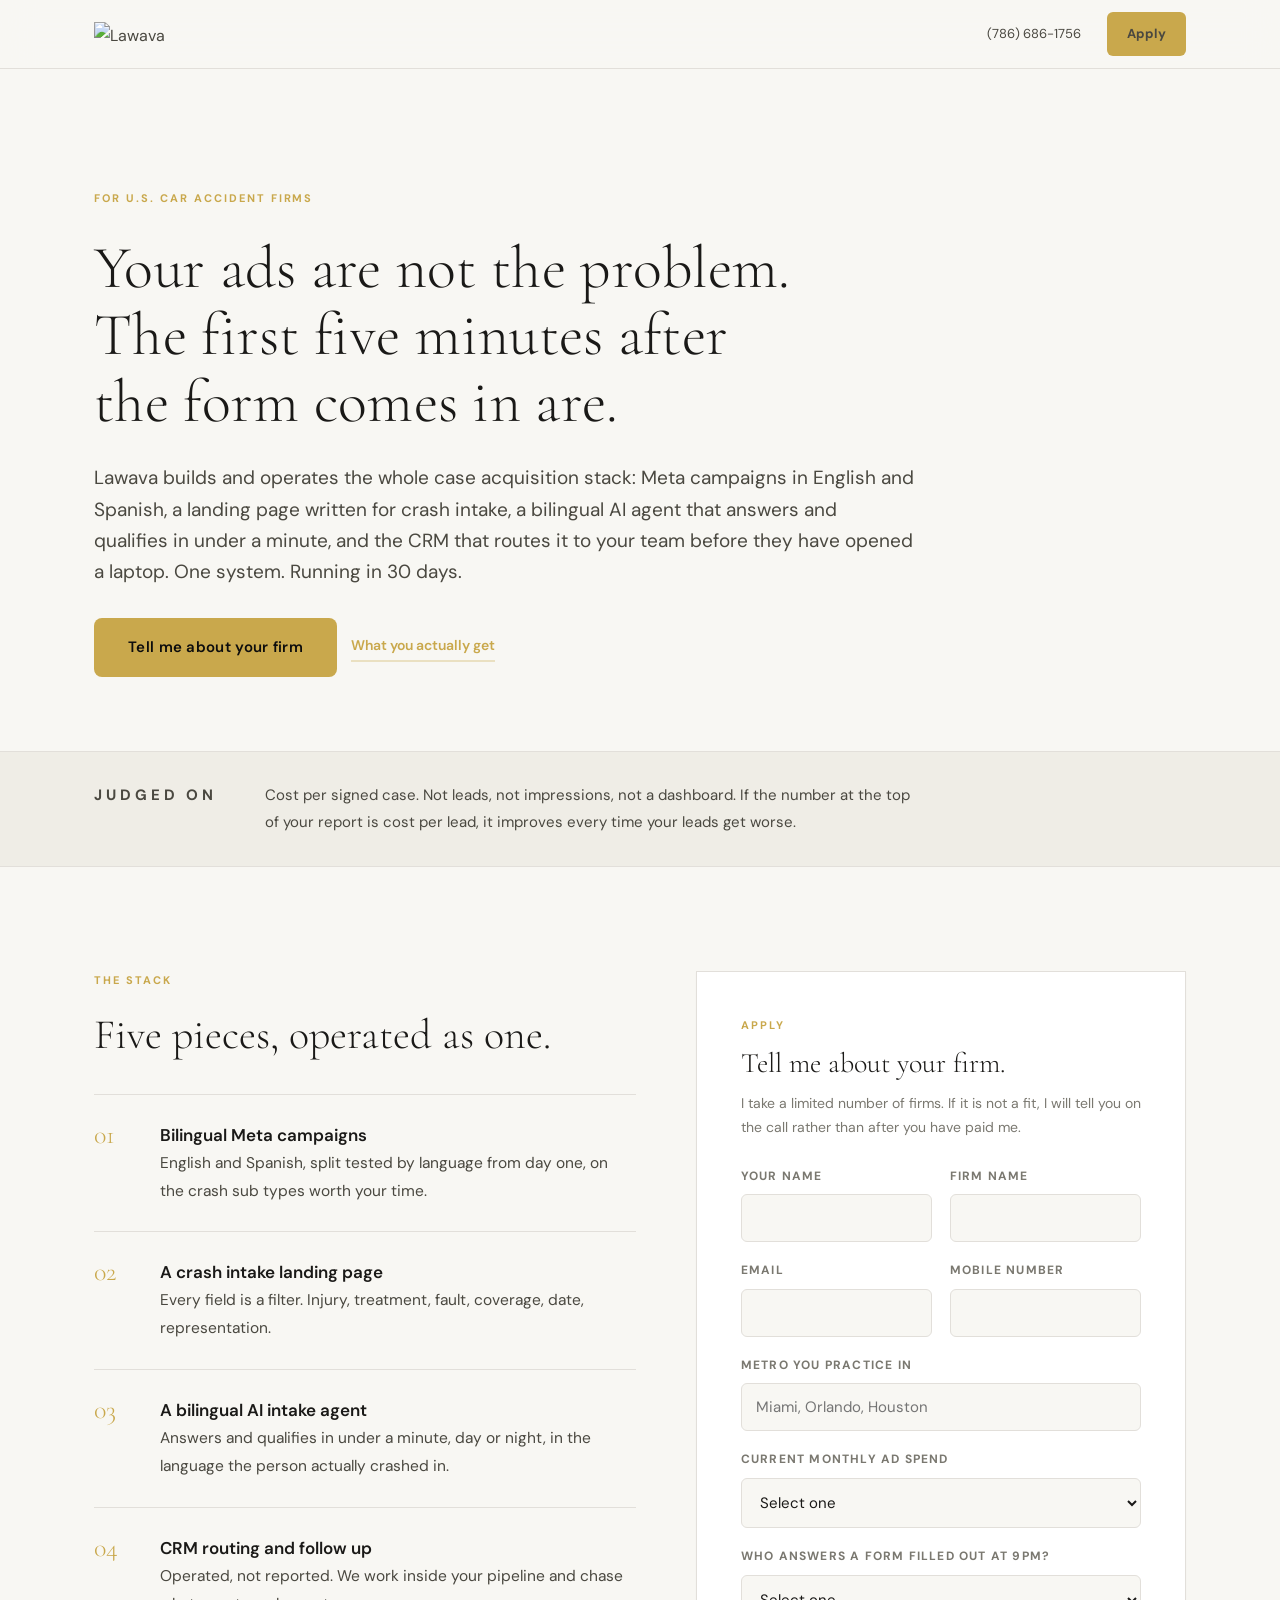
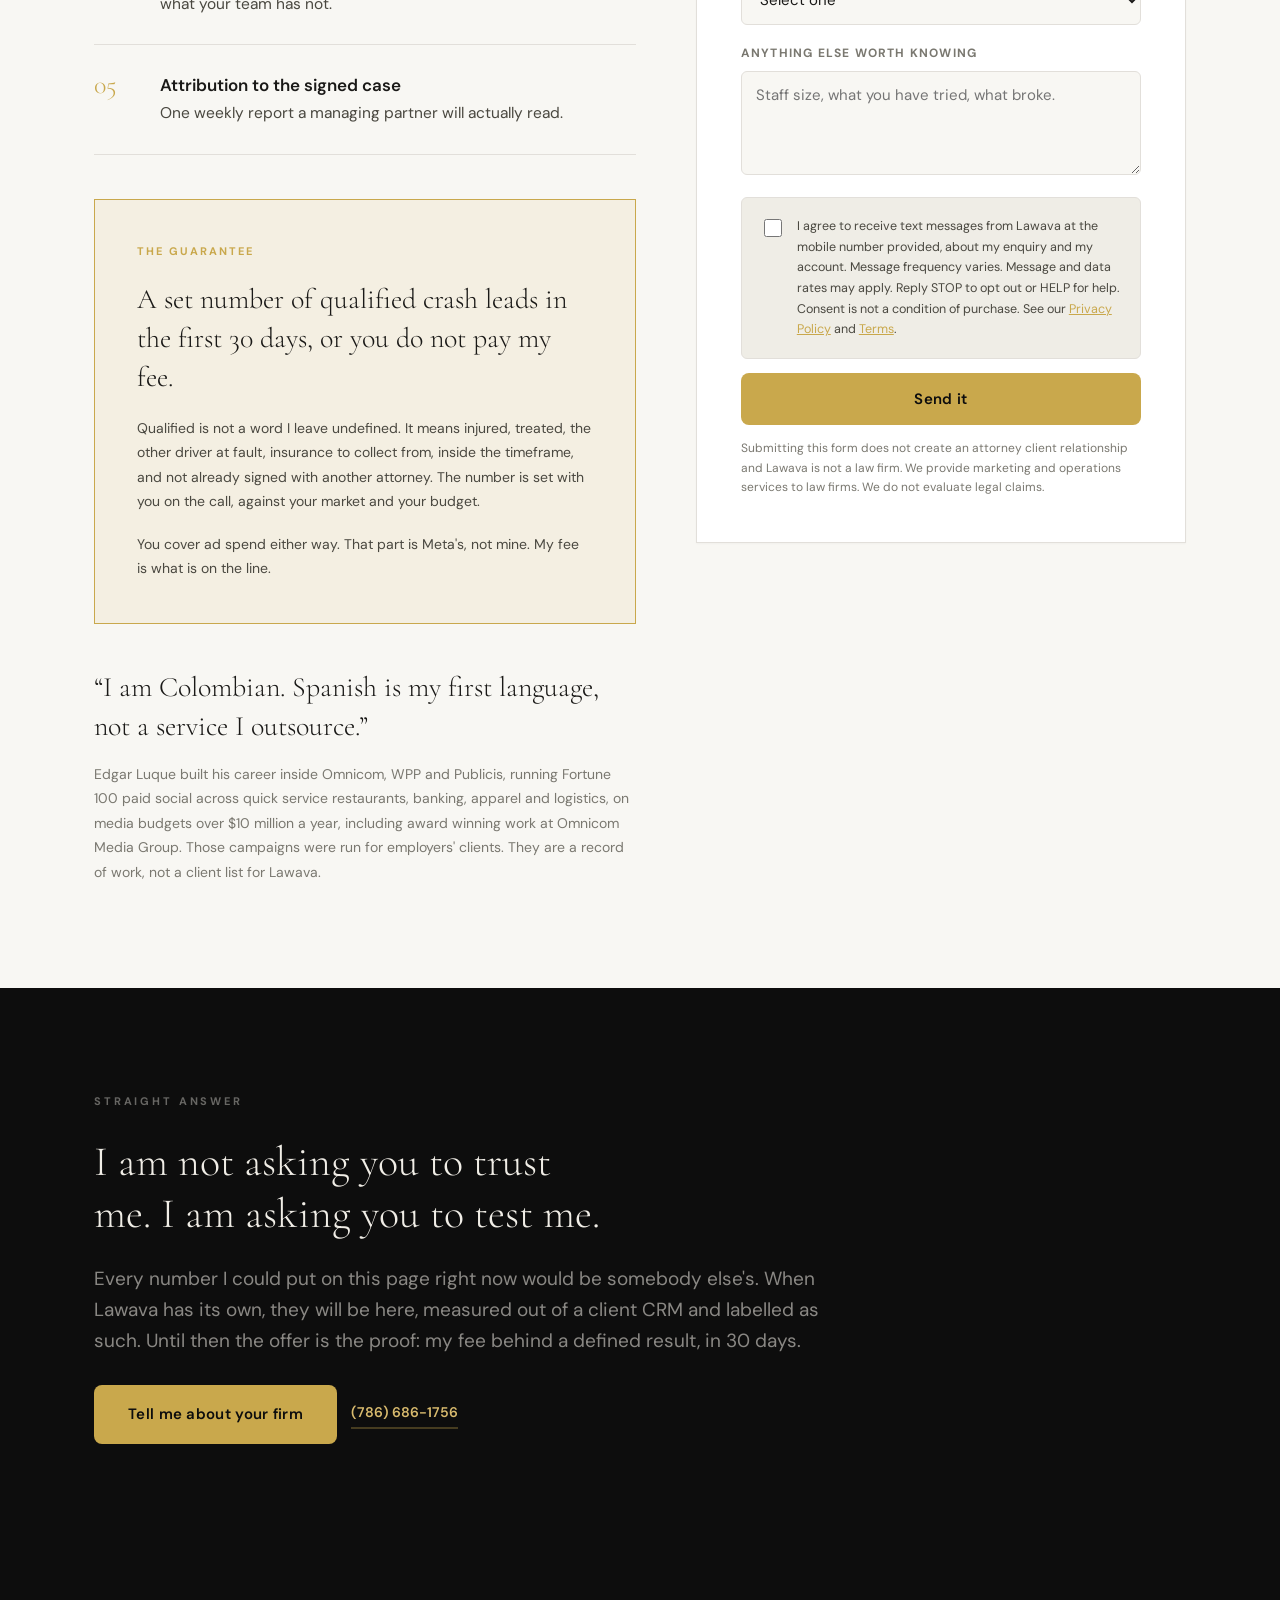
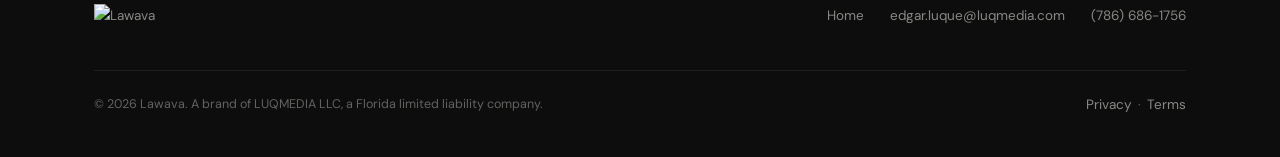
==== mva.html @ 13416bbe "Add files via upload" ====
<!doctype html>
<html lang="en">
<head>
<meta charset="utf-8">
<meta name="viewport" content="width=device-width, initial-scale=1">
<title>Lawava | Case acquisition for car accident firms</title>
<meta name="description" content="Meta campaigns in English and Spanish, a landing page built for crash intake, a bilingual AI agent that answers in under a minute, and the CRM that routes it. One system, running in 30 days.">
<link rel="canonical" href="https://lawava.com/mva">
<meta name="robots" content="noindex,follow">
<meta property="og:type" content="website">
<meta property="og:title" content="Your ads are not the problem. The first five minutes are.">
<meta property="og:description" content="The case acquisition system for U.S. car accident firms, operated end to end.">
<meta name="theme-color" content="#F8F7F3">
<link rel="icon" href="/favicon.ico" sizes="any">
<link rel="icon" href="/assets/lawava-favicon.svg" type="image/svg+xml">
<link rel="apple-touch-icon" href="/assets/apple-touch-icon.png">
<link rel="preconnect" href="https://fonts.googleapis.com">
<link rel="preconnect" href="https://fonts.gstatic.com" crossorigin>
<link rel="stylesheet" href="https://fonts.googleapis.com/css2?family=Cormorant+Garamond:wght@300;400;500&family=DM+Sans:wght@400;500;600;700&display=swap">
<link rel="stylesheet" href="/styles.css">
</head>
<body>

<header class="nav">
  <div class="wrap">
    <div class="nav-in">
      <a class="mark" href="/" aria-label="Lawava home"><img src="/assets/lawava-horizontal.svg" alt="Lawava" style="height:24px;width:auto;display:block"></a>
      <nav class="nav-links">
        <a data-contact="tel" data-value="+17866861756" href="tel:+17866861756">(786) 686-1756</a>
        <a class="btn" href="#apply">Apply</a>
      </nav>
    </div>
  </div>
</header>

<!-- HERO -->
<section class="hero">
  <div class="wrap">
    <div class="hero-in">
      <p class="kicker">For U.S. car accident firms</p>
      <h1>Your ads are not the problem. The first five minutes after the form comes in are.</h1>
      <p class="lead">Lawava builds and operates the whole case acquisition stack: Meta campaigns in English and Spanish, a landing page written for crash intake, a bilingual AI agent that answers and qualifies in under a minute, and the CRM that routes it to your team before they have opened a laptop. One system. Running in 30 days.</p>
      <div class="hero-actions">
        <a class="btn btn-lg" href="#apply">Tell me about your firm</a>
        <a class="textlink" href="#offer">What you actually get</a>
      </div>
    </div>
  </div>
</section>

<div class="strip">
  <div class="wrap">
    <div class="strip-in">
      <p class="eyebrow">Judged on</p>
      <p>Cost per signed case. Not leads, not impressions, not a dashboard. If the number at the top of your report is cost per lead, it improves every time your leads get worse.</p>
    </div>
  </div>
</div>

<!-- OFFER + FORM -->
<section id="offer">
  <div class="wrap">
    <div class="lp-grid">

      <div>
        <div class="sec-head" style="margin-bottom:34px">
          <p class="kicker">The stack</p>
          <h2>Five pieces, operated as one.</h2>
        </div>
        <div class="stack">
          <div class="stack-item"><p class="n">01</p><div><h3>Bilingual Meta campaigns</h3><p>English and Spanish, split tested by language from day one, on the crash sub types worth your time.</p></div></div>
          <div class="stack-item"><p class="n">02</p><div><h3>A crash intake landing page</h3><p>Every field is a filter. Injury, treatment, fault, coverage, date, representation.</p></div></div>
          <div class="stack-item"><p class="n">03</p><div><h3>A bilingual AI intake agent</h3><p>Answers and qualifies in under a minute, day or night, in the language the person actually crashed in.</p></div></div>
          <div class="stack-item"><p class="n">04</p><div><h3>CRM routing and follow up</h3><p>Operated, not reported. We work inside your pipeline and chase what your team has not.</p></div></div>
          <div class="stack-item"><p class="n">05</p><div><h3>Attribution to the signed case</h3><p>One weekly report a managing partner will actually read.</p></div></div>
        </div>

        <div class="guarantee" style="margin-top:44px">
          <p class="kicker">The guarantee</p>
          <p class="serif-q">A set number of qualified crash leads in the first 30 days, or you do not pay my fee.</p>
          <p class="small" style="color:var(--muted)">Qualified is not a word I leave undefined. It means injured, treated, the other driver at fault, insurance to collect from, inside the timeframe, and not already signed with another attorney. The number is set with you on the call, against your market and your budget.</p>
          <p class="small" style="color:var(--muted)">You cover ad spend either way. That part is Meta's, not mine. My fee is what is on the line.</p>
        </div>

        <div style="margin-top:44px">
          <p class="serif-q">&ldquo;I am Colombian. Spanish is my first language, not a service I outsource.&rdquo;</p>
          <p class="small" style="margin-top:16px">Edgar Luque built his career inside Omnicom, WPP and Publicis, running Fortune 100 paid social across quick service restaurants, banking, apparel and logistics, on media budgets over $10 million a year, including award winning work at Omnicom Media Group. Those campaigns were run for employers' clients. They are a record of work, not a client list for Lawava.</p>
        </div>
      </div>

      <!-- FORM -->
      <div id="apply">
        <div class="formwrap">
          <p class="kicker" style="margin-bottom:10px">Apply</p>
          <h3 style="font-family:var(--serif);font-weight:300;font-size:28px;line-height:1.25;margin-bottom:10px">Tell me about your firm.</h3>
          <p class="small" style="margin-bottom:26px">I take a limited number of firms. If it is not a fit, I will tell you on the call rather than after you have paid me.</p>

          <form id="applyForm" novalidate>
            <div class="grid2">
              <div class="field"><label for="f_name">Your name</label><input id="f_name" name="name" type="text" autocomplete="name" required></div>
              <div class="field"><label for="f_firm">Firm name</label><input id="f_firm" name="firm" type="text" autocomplete="organization" required></div>
            </div>
            <div class="grid2">
              <div class="field"><label for="f_email">Email</label><input id="f_email" name="email" type="email" autocomplete="email" required></div>
              <div class="field"><label for="f_phone">Mobile number</label><input id="f_phone" name="phone" type="tel" autocomplete="tel" required></div>
            </div>
            <div class="field"><label for="f_metro">Metro you practice in</label><input id="f_metro" name="metro" type="text" placeholder="Miami, Orlando, Houston" required></div>
            <div class="field">
              <label for="f_spend">Current monthly ad spend</label>
              <select id="f_spend" name="spend" required>
                <option value="">Select one</option>
                <option>Nothing yet</option>
                <option>Under $5,000</option>
                <option>$5,000 to $10,000</option>
                <option>$10,000 to $25,000</option>
                <option>Over $25,000</option>
              </select>
            </div>
            <div class="field">
              <label for="f_intake">Who answers a form filled out at 9pm?</label>
              <select id="f_intake" name="intake" required>
                <option value="">Select one</option>
                <option>Nobody until the next morning</option>
                <option>An answering service</option>
                <option>In house intake, business hours only</option>
                <option>In house intake, extended hours</option>
                <option>We have a bilingual intake team</option>
              </select>
            </div>
            <div class="field"><label for="f_note">Anything else worth knowing</label><textarea id="f_note" name="note" placeholder="Staff size, what you have tried, what broke."></textarea></div>

            <label class="consent" for="f_sms">
              <input id="f_sms" name="sms_consent" type="checkbox" value="yes">
              <span>I agree to receive text messages from Lawava at the mobile number provided, about my enquiry and my account. Message frequency varies. Message and data rates may apply. Reply STOP to opt out or HELP for help. Consent is not a condition of purchase. See our <a href="https://luqmedia.com/privacy.html" style="color:var(--gold)">Privacy Policy</a> and <a href="https://luqmedia.com/terms.html" style="color:var(--gold)">Terms</a>.</span>
            </label>

            <button class="btn btn-lg btn-block" type="submit" id="submitBtn" style="margin-top:14px">Send it</button>
            <p class="formstatus" id="formStatus"></p>
            <p class="formnote">Submitting this form does not create an attorney client relationship and Lawava is not a law firm. We provide marketing and operations services to law firms. We do not evaluate legal claims.</p>
          </form>
        </div>
      </div>

    </div>
  </div>
</section>

<!-- CTA -->
<section class="dark">
  <div class="wrap">
    <div class="cta-in">
      <p class="eyebrow">Straight answer</p>
      <h2>I am not asking you to trust me. I am asking you to test me.</h2>
      <p class="lead">Every number I could put on this page right now would be somebody else's. When Lawava has its own, they will be here, measured out of a client CRM and labelled as such. Until then the offer is the proof: my fee behind a defined result, in 30 days.</p>
      <div class="hero-actions">
        <a class="btn btn-lg" href="#apply">Tell me about your firm</a>
        <a class="textlink" data-contact="tel" data-value="+17866861756" href="tel:+17866861756">(786) 686-1756</a>
      </div>
    </div>
  </div>
</section>

<footer class="foot">
  <div class="wrap">
    <div class="foot-top">
      <a class="mark" href="/" aria-label="Lawava home"><img src="/assets/lawava-horizontal-onDark.svg" alt="Lawava" style="height:26px;width:auto;display:block"></a>
      <div class="foot-links">
        <a href="/">Home</a>
        <a data-contact="mail" data-value="edgar.luque@luqmedia.com" href="mailto:edgar.luque@luqmedia.com">edgar.luque@luqmedia.com</a>
        <a data-contact="tel" data-value="+17866861756" href="tel:+17866861756">(786) 686-1756</a>
      </div>
    </div>
    <div class="foot-bot">
      <p>&copy; <span id="yr">2026</span> Lawava. A brand of LUQMEDIA LLC, a Florida limited liability company.</p>
      <p><a href="https://luqmedia.com/privacy.html">Privacy</a> &nbsp;&middot;&nbsp; <a href="https://luqmedia.com/terms.html">Terms</a></p>
    </div>
  </div>
</footer>

<div class="toast" id="toast" role="status" aria-live="polite"></div>

<script>
/* =======================================================================
   FORM DESTINATION
   Paste your GoHighLevel inbound webhook URL between the quotes below.
   GHL: Automation > Workflows > new workflow > trigger "Inbound Webhook"
   > copy the URL > paste it here. Nothing else needs to change.
   Left empty, the form falls back to opening a pre-filled email so a
   submission is never silently lost.
   ======================================================================= */
var ENDPOINT = "";
var FALLBACK_EMAIL = "edgar.luque@luqmedia.com";

document.querySelectorAll('#yr').forEach(function (n) { n.textContent = new Date().getFullYear(); });

var toast = document.getElementById('toast'), toastTimer;
function say(msg) {
  toast.textContent = msg; toast.classList.add('show');
  clearTimeout(toastTimer); toastTimer = setTimeout(function () { toast.classList.remove('show'); }, 2600);
}

/* contact link fallback inside sandboxed previews */
(function () {
  var embedded = false;
  try { embedded = window.self !== window.top; } catch (e) { embedded = true; }
  function copy(text) {
    if (navigator.clipboard && navigator.clipboard.writeText) return navigator.clipboard.writeText(text);
    return new Promise(function (res, rej) {
      try {
        var ta = document.createElement('textarea');
        ta.value = text; ta.setAttribute('readonly',''); ta.style.position='fixed'; ta.style.opacity='0';
        document.body.appendChild(ta); ta.select(); document.execCommand('copy'); document.body.removeChild(ta); res();
      } catch (e) { rej(e); }
    });
  }
  document.querySelectorAll('[data-contact]').forEach(function (el) {
    el.addEventListener('click', function (e) {
      if (!embedded) return;
      e.preventDefault();
      var v = el.getAttribute('data-value');
      copy(v).then(function () { say('Copied  ·  ' + v); }, function () { say(v); });
    });
  });
})();

/* form submit */
(function () {
  var form = document.getElementById('applyForm');
  var status = document.getElementById('formStatus');
  var btn = document.getElementById('submitBtn');
  if (!form) return;

  function setStatus(kind, msg) {
    status.className = 'formstatus ' + kind;
    status.textContent = msg;
  }

  form.addEventListener('submit', function (e) {
    e.preventDefault();
    var required = ['name','firm','email','phone','metro','spend','intake'];
    for (var i = 0; i < required.length; i++) {
      var el = form.elements[required[i]];
      if (!el || !String(el.value).trim()) {
        setStatus('err', 'Please fill in every field above before sending.');
        if (el && el.focus) el.focus();
        return;
      }
    }
    var email = String(form.elements['email'].value);
    if (email.indexOf('@') < 1 || email.indexOf('.') < 0) {
      setStatus('err', 'That email address does not look right.');
      form.elements['email'].focus();
      return;
    }

    var payload = {
      name:   form.elements['name'].value,
      firm:   form.elements['firm'].value,
      email:  form.elements['email'].value,
      phone:  form.elements['phone'].value,
      metro:  form.elements['metro'].value,
      ad_spend: form.elements['spend'].value,
      intake_today: form.elements['intake'].value,
      note:   form.elements['note'].value,
      sms_consent: form.elements['sms_consent'].checked ? 'yes' : 'no',
      sms_consent_text: form.elements['sms_consent'].checked
        ? 'I agree to receive text messages from Lawava at the mobile number provided, about my enquiry and my account. Message frequency varies. Message and data rates may apply. Reply STOP to opt out or HELP for help. Consent is not a condition of purchase.'
        : '',
      consent_timestamp: new Date().toISOString(),
      source: 'lawava.com/mva',
      page_url: window.location.href
    };

    btn.disabled = true;
    btn.textContent = 'Sending...';

    function done(ok) {
      btn.disabled = false;
      btn.textContent = ok ? 'Sent' : 'Send it';
      if (ok) {
        form.reset();
        setStatus('ok', 'Got it. I will come back to you personally, usually the same day.');
      }
    }

    if (!ENDPOINT) {
      var body = Object.keys(payload).map(function (k) { return k + ': ' + payload[k]; }).join('\n');
      window.location.href = 'mailto:' + FALLBACK_EMAIL +
        '?subject=' + encodeURIComponent('Lawava enquiry - ' + payload.firm) +
        '&body=' + encodeURIComponent(body);
      done(true);
      return;
    }

    fetch(ENDPOINT, {
      method: 'POST',
      headers: { 'Content-Type': 'application/json' },
      body: JSON.stringify(payload)
    }).then(function (r) {
      if (!r.ok) throw new Error('bad status');
      done(true);
    }).catch(function () {
      done(false);
      setStatus('err', 'That did not go through. Email me at ' + FALLBACK_EMAIL + ' or call (786) 686-1756.');
    });
  });
})();
</script>

</body>
</html>
---- styles.css ----
/* LAWAVA — site styles. Brand tokens inherited from the LUQMEDIA system. */
:root{
  --bg:#F8F7F3; --card:#FFFFFF; --surface:#EFEDE6; --surface-2:#E7E5DE; --border:#E2DFDA;
  --ink:#1A1917; --muted:#4A4840; --faint:#7A7870;
  --gold:#C9A84C; --gold-l:#D9BB6E; --gold-dim:rgba(201,168,76,.10);
  --dark:#0D0D0D; --dark-s:#141414; --dark-text:#F0EDE6;
  --dark-muted:rgba(240,237,230,.55); --dark-border:rgba(255,255,255,.08);
  --serif:'Cormorant Garamond',Georgia,'Times New Roman',serif;
  --sans:'DM Sans',system-ui,-apple-system,'Segoe UI',sans-serif;
  --max:1140px; --gutter:24px;
}
*,*::before,*::after{box-sizing:border-box}
html{-webkit-text-size-adjust:100%; scroll-behavior:smooth}
body{
  margin:0; background:var(--bg); color:var(--muted);
  font-family:var(--sans); font-size:16px; line-height:1.8;
  -webkit-font-smoothing:antialiased; text-rendering:optimizeLegibility;
}
img,svg{max-width:100%}
.wrap{max-width:var(--max); margin:0 auto; padding-inline:var(--gutter)}
a{color:inherit}
:focus-visible{outline:2px solid var(--gold); outline-offset:3px; border-radius:2px}

/* ---------- type ---------- */
h1,h2,h3{color:var(--ink); margin:0; text-wrap:balance}
h1{font-family:var(--serif); font-weight:300; font-size:clamp(38px,5.4vw,60px); line-height:1.12; letter-spacing:.005em}
h2{font-family:var(--serif); font-weight:300; font-size:clamp(30px,3.9vw,42px); line-height:1.22}
h3{font-family:var(--sans); font-weight:600; font-size:17px; line-height:1.7}
p{margin:0}
.kicker{font-size:11px; font-weight:700; letter-spacing:.18em; text-transform:uppercase; color:var(--gold)}
.eyebrow{font-size:11px; font-weight:700; letter-spacing:.26em; text-transform:uppercase; color:var(--faint)}
.lead{font-size:clamp(17px,2vw,19px); line-height:1.65; color:var(--muted)}
.small{font-size:14px; line-height:1.75; color:var(--faint)}
.tiny{font-size:12.5px; line-height:1.7; color:var(--faint)}
.serif-q{font-family:var(--serif); font-weight:300; font-size:clamp(22px,2.6vw,28px); line-height:1.4; color:var(--ink)}

/* ---------- nav ---------- */
.nav{
  position:sticky; top:0; z-index:60;
  background:rgba(248,247,243,.92); backdrop-filter:blur(16px); -webkit-backdrop-filter:blur(16px);
  border-bottom:1px solid var(--border);
}
.nav-in{display:flex; align-items:center; gap:22px; height:68px}
.nav a.mark{display:flex; align-items:center; text-decoration:none; flex-shrink:0}
.nav .mark svg{height:24px; width:auto; display:block}
.nav-links{margin-left:auto; display:flex; align-items:center; gap:26px}
.nav-links a{font-size:13px; text-decoration:none; color:var(--muted)}
.nav-links a:hover{color:var(--ink)}
.btn{
  display:inline-block; background:var(--gold); color:var(--dark);
  border:0; border-radius:6px; padding:10px 20px;
  font-family:var(--sans); font-weight:700; font-size:13px; letter-spacing:.02em;
  text-decoration:none; white-space:nowrap; cursor:pointer;
}
.btn:hover{background:var(--gold-l)}
.btn-lg{border-radius:8px; padding:16px 34px; font-size:15px; font-weight:600}
.btn-ghost{background:transparent; color:var(--ink); border:1px solid var(--border)}
.btn-ghost:hover{background:var(--surface)}
.btn-block{display:block; width:100%; text-align:center}

/* ---------- sections ---------- */
section{padding-block:clamp(64px,9vw,104px)}
.hero{padding-block:clamp(72px,11vw,120px) clamp(48px,7vw,74px)}
.hero-in{max-width:820px; display:flex; flex-direction:column; gap:26px; align-items:flex-start}
.hero-actions{display:flex; flex-wrap:wrap; gap:14px; align-items:center; margin-top:4px}
.textlink{font-size:14px; font-weight:600; color:var(--gold); text-decoration:none; border-bottom:2px solid rgba(201,168,76,.3); padding-bottom:2px}
.textlink:hover{border-bottom-color:var(--gold)}
.sec-head{max-width:720px; display:flex; flex-direction:column; gap:18px; margin-bottom:52px}

/* rule strip */
.strip{border-top:1px solid var(--border); border-bottom:1px solid var(--border); padding-block:30px; background:var(--surface)}
.strip-in{display:flex; flex-wrap:wrap; gap:18px 48px; align-items:baseline}
.strip .eyebrow{flex-shrink:0}
.strip p{font-size:15px; color:var(--muted); max-width:66ch}

/* ---------- numbered rows ---------- */
.rows{border-top:1px solid var(--border)}
.row{
  display:grid; grid-template-columns:64px 1fr 1.25fr; gap:28px;
  padding-block:34px; border-bottom:1px solid var(--border); align-items:start;
}
.row .n{font-family:var(--serif); font-weight:300; font-size:30px; color:var(--gold); line-height:1}
.row p{font-size:15.5px}

/* ---------- two column compare ---------- */
.compare{display:grid; grid-template-columns:1fr 1fr; border:1px solid var(--border); background:var(--card)}
.compare > div{padding:38px 34px; display:flex; flex-direction:column; gap:16px}
.compare > div + div{border-left:1px solid var(--border)}
.compare .tag{font-size:11px; font-weight:700; letter-spacing:.18em; text-transform:uppercase}
.compare .a .tag{color:var(--faint)}
.compare .b .tag{color:var(--gold)}
.compare ul{margin:0; padding-left:18px; display:flex; flex-direction:column; gap:10px}
.compare li{font-size:15px; line-height:1.7}

/* ---------- timeline ---------- */
.timeline{border-top:1px solid var(--border)}
.tl{display:grid; grid-template-columns:120px 1fr; gap:28px; padding-block:26px; border-bottom:1px solid var(--border); align-items:baseline}
.tl .t{font-family:var(--sans); font-weight:700; font-size:13px; letter-spacing:.08em; color:var(--ink)}
.tl p{font-size:15.5px}
.tl.hit .t{color:var(--gold)}

/* ---------- filters grid ---------- */
.filters{display:grid; grid-template-columns:repeat(3,1fr); gap:1px; background:var(--border); border:1px solid var(--border)}
.filter{background:var(--card); padding:30px 26px; display:flex; flex-direction:column; gap:10px}
.filter .n{font-size:11px; font-weight:700; letter-spacing:.18em; color:var(--gold)}
.filter p{font-size:14.5px; line-height:1.7}

/* ---------- bilingual proof ---------- */
.bili{display:grid; grid-template-columns:1fr 1fr; gap:1px; background:var(--border); border:1px solid var(--border)}
.bili > div{background:var(--card); padding:34px 30px; display:flex; flex-direction:column; gap:14px}
.bili .lang{font-size:11px; font-weight:700; letter-spacing:.18em; text-transform:uppercase; color:var(--faint)}
.bili .msg{font-size:15px; line-height:1.75; color:var(--ink)}
.bili .stamp{font-size:12px; color:var(--gold); font-weight:600; letter-spacing:.04em}

/* ---------- fit / not fit ---------- */
.fit{display:grid; grid-template-columns:1fr 1fr; gap:44px}
.fit ul{margin:0; padding:0; list-style:none; display:flex; flex-direction:column; gap:14px}
.fit li{font-size:15.5px; line-height:1.7; padding-left:26px; position:relative}
.fit li::before{position:absolute; left:0; top:0; font-weight:700; font-size:14px}
.fit .yes li::before{content:"\2713"; color:var(--gold)}
.fit .no li::before{content:"\2715"; color:var(--faint)}

/* ---------- founder ---------- */
.founder{display:grid; grid-template-columns:1fr 1.4fr; gap:56px; align-items:start}
.creds{border-top:1px solid var(--border)}
.cred{display:grid; grid-template-columns:150px 1fr; gap:22px; padding-block:18px; border-bottom:1px solid var(--border)}
.cred .k{font-size:11px; font-weight:700; letter-spacing:.14em; text-transform:uppercase; color:var(--faint)}
.cred .v{font-size:15px; color:var(--muted)}

/* ---------- dark blocks ---------- */
.dark{background:var(--dark); color:var(--dark-muted)}
.dark h1,.dark h2,.dark h3{color:var(--dark-text)}
.dark .lead{color:var(--dark-muted)}
.dark .eyebrow{color:rgba(240,237,230,.4)}
.dark a.textlink{color:var(--gold-l)}
.cta-in{max-width:760px; display:flex; flex-direction:column; gap:24px; align-items:flex-start}

/* ---------- footer ---------- */
.foot{background:var(--dark); color:var(--dark-muted); padding-block:56px 40px}
.foot-top{display:flex; flex-wrap:wrap; gap:36px; justify-content:space-between; align-items:flex-start}
.foot .mark svg{height:26px; width:auto; display:block}
.foot-links{display:flex; flex-wrap:wrap; gap:26px}
.foot a{font-size:13.5px; color:var(--dark-muted); text-decoration:none}
.foot a:hover{color:var(--dark-text)}
.foot-bot{margin-top:40px; padding-top:22px; border-top:1px solid var(--dark-border); display:flex; flex-wrap:wrap; gap:14px 28px; justify-content:space-between}
.foot-bot p{font-size:12.5px; color:rgba(240,237,230,.38)}

/* ---------- form ---------- */
.formwrap{background:var(--card); border:1px solid var(--border); padding:clamp(28px,4vw,44px)}
.field{display:flex; flex-direction:column; gap:7px; margin-bottom:18px}
.field label{font-size:12px; font-weight:700; letter-spacing:.1em; text-transform:uppercase; color:var(--faint)}
.field input,.field select,.field textarea{
  font-family:var(--sans); font-size:15px; color:var(--ink); background:var(--bg);
  border:1px solid var(--border); border-radius:6px; padding:13px 14px; width:100%;
}
.field input:focus,.field select:focus,.field textarea:focus{outline:none; border-color:var(--gold)}
.field textarea{min-height:104px; resize:vertical}
.grid2{display:grid; grid-template-columns:1fr 1fr; gap:0 18px}
.consent{display:flex; gap:12px; align-items:flex-start; margin:22px 0 8px; padding:18px; background:var(--surface); border:1px solid var(--border); border-radius:6px}
.consent input{width:18px; height:18px; margin-top:3px; flex-shrink:0; accent-color:var(--gold)}
.consent span{font-size:12.5px; line-height:1.65; color:var(--muted)}
.formnote{font-size:12px; color:var(--faint); margin-top:14px; line-height:1.65}
.formstatus{margin-top:14px; font-size:14px; font-weight:600; display:none}
.formstatus.ok{display:block; color:#3F6B3A}
.formstatus.err{display:block; color:#9A3B2E}

/* ---------- offer stack (landing) ---------- */
.stack{border-top:1px solid var(--border)}
.stack-item{display:grid; grid-template-columns:44px 1fr; gap:22px; padding-block:26px; border-bottom:1px solid var(--border); align-items:start}
.stack-item .n{font-family:var(--serif); font-weight:300; font-size:26px; color:var(--gold); line-height:1.1}
.stack-item p{font-size:15.5px}
.lp-grid{display:grid; grid-template-columns:1.05fr .95fr; gap:60px; align-items:start}

/* ---------- guarantee panel ---------- */
.guarantee{border:1px solid var(--gold); background:var(--gold-dim); padding:clamp(28px,4vw,42px); display:flex; flex-direction:column; gap:18px}

/* ---------- toast ---------- */
.toast{
  position:fixed; left:50%; bottom:26px; transform:translate(-50%,14px);
  background:var(--dark); color:var(--dark-text); font-size:14px; font-weight:600;
  padding:13px 20px; border-radius:8px; opacity:0; pointer-events:none;
  transition:opacity .22s ease, transform .22s ease; z-index:99; max-width:calc(100vw - 32px);
}
.toast.show{opacity:1; transform:translate(-50%,0)}

/* ---------- responsive ---------- */
@media (max-width:900px){
  .founder,.lp-grid{grid-template-columns:1fr; gap:36px}
  .filters{grid-template-columns:1fr 1fr}
  .fit{gap:34px}
}
@media (max-width:760px){
  .nav-links a:not(.btn){display:none}
  .nav-in{height:62px}
  .row{grid-template-columns:40px 1fr; gap:16px}
  .row .n{font-size:24px}
  .row h3{grid-column:2}
  .row p{grid-column:2}
  .compare,.bili,.fit{grid-template-columns:1fr}
  .compare > div + div{border-left:0; border-top:1px solid var(--border)}
  .filters{grid-template-columns:1fr}
  .tl{grid-template-columns:1fr; gap:6px}
  .cred{grid-template-columns:1fr; gap:4px}
  .grid2{grid-template-columns:1fr}
  .strip-in{gap:12px}
}

/* ---------- landing form: sticky on desktop, clear of the sticky nav ---------- */
[id]{scroll-margin-top:88px}
@media (min-width:901px){
  #apply{position:sticky; top:92px}
}
.formwrap{box-shadow:0 1px 2px rgba(26,25,23,.03)}
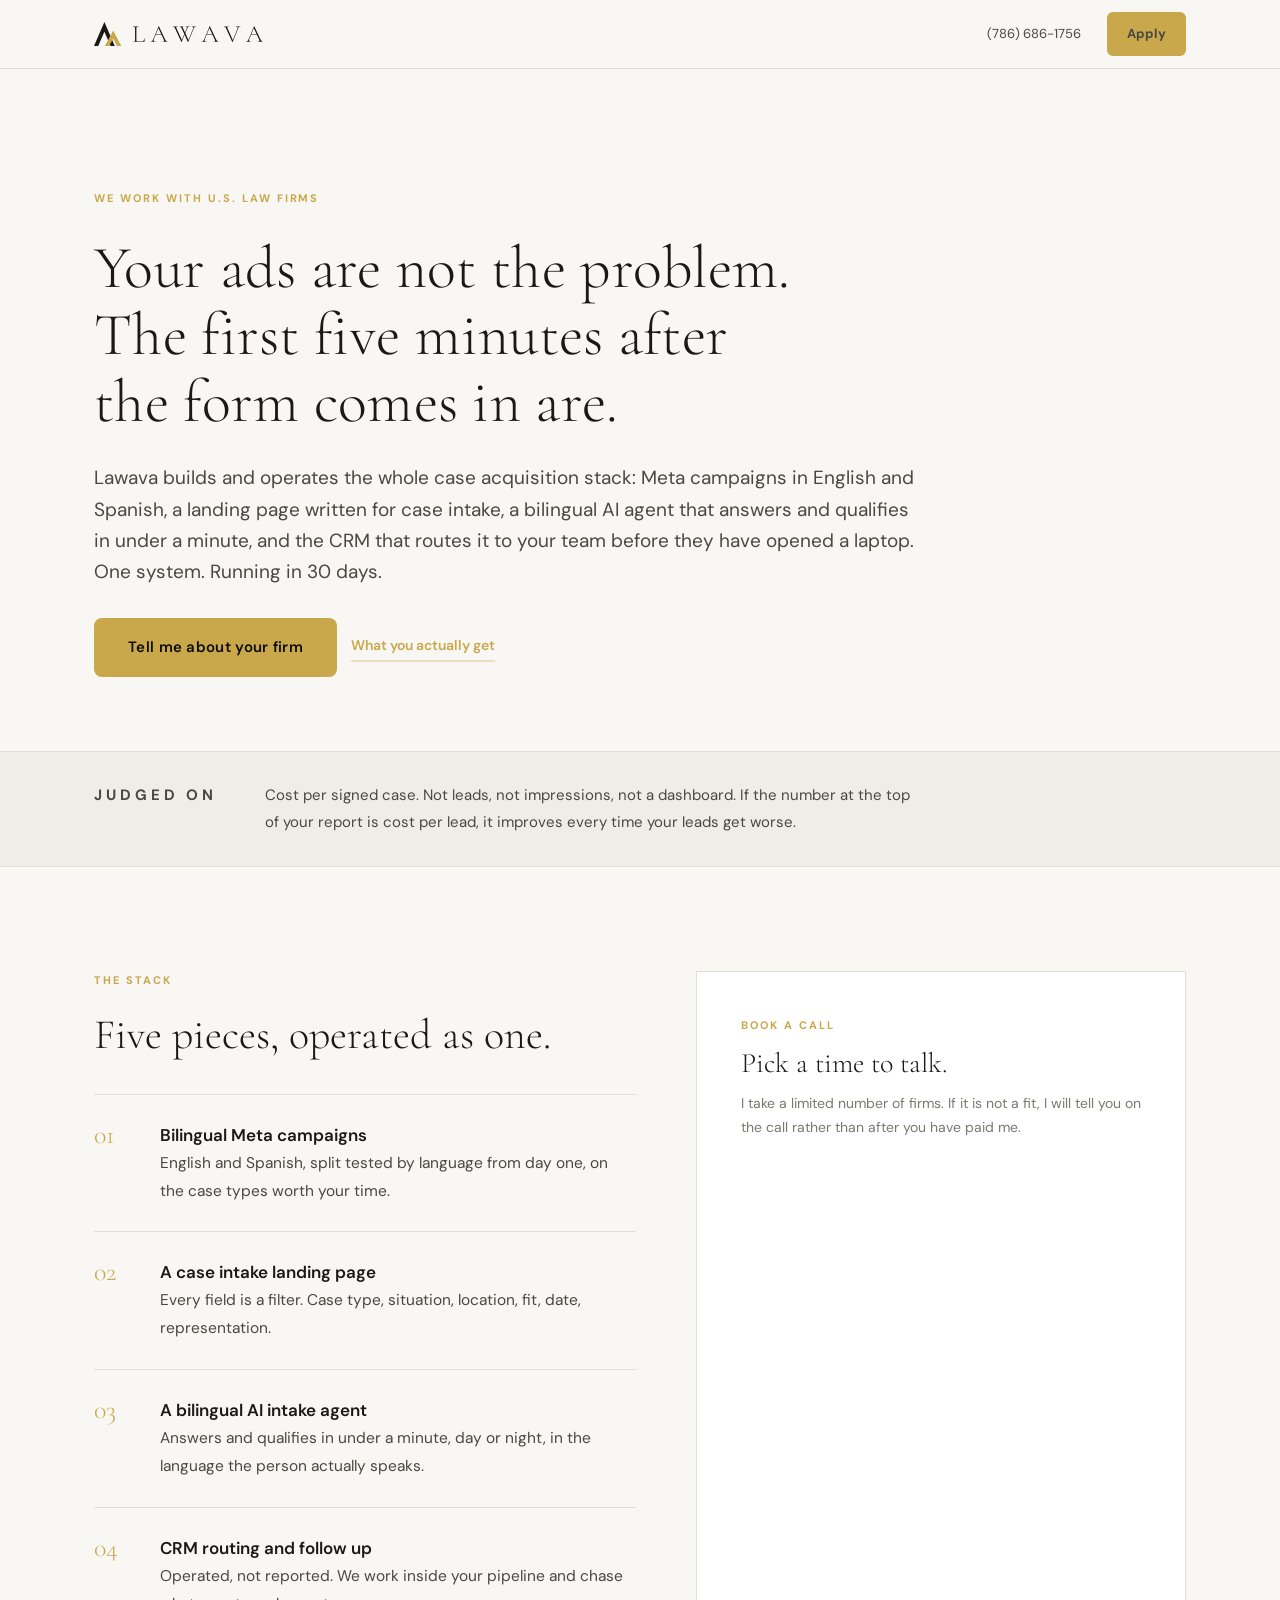
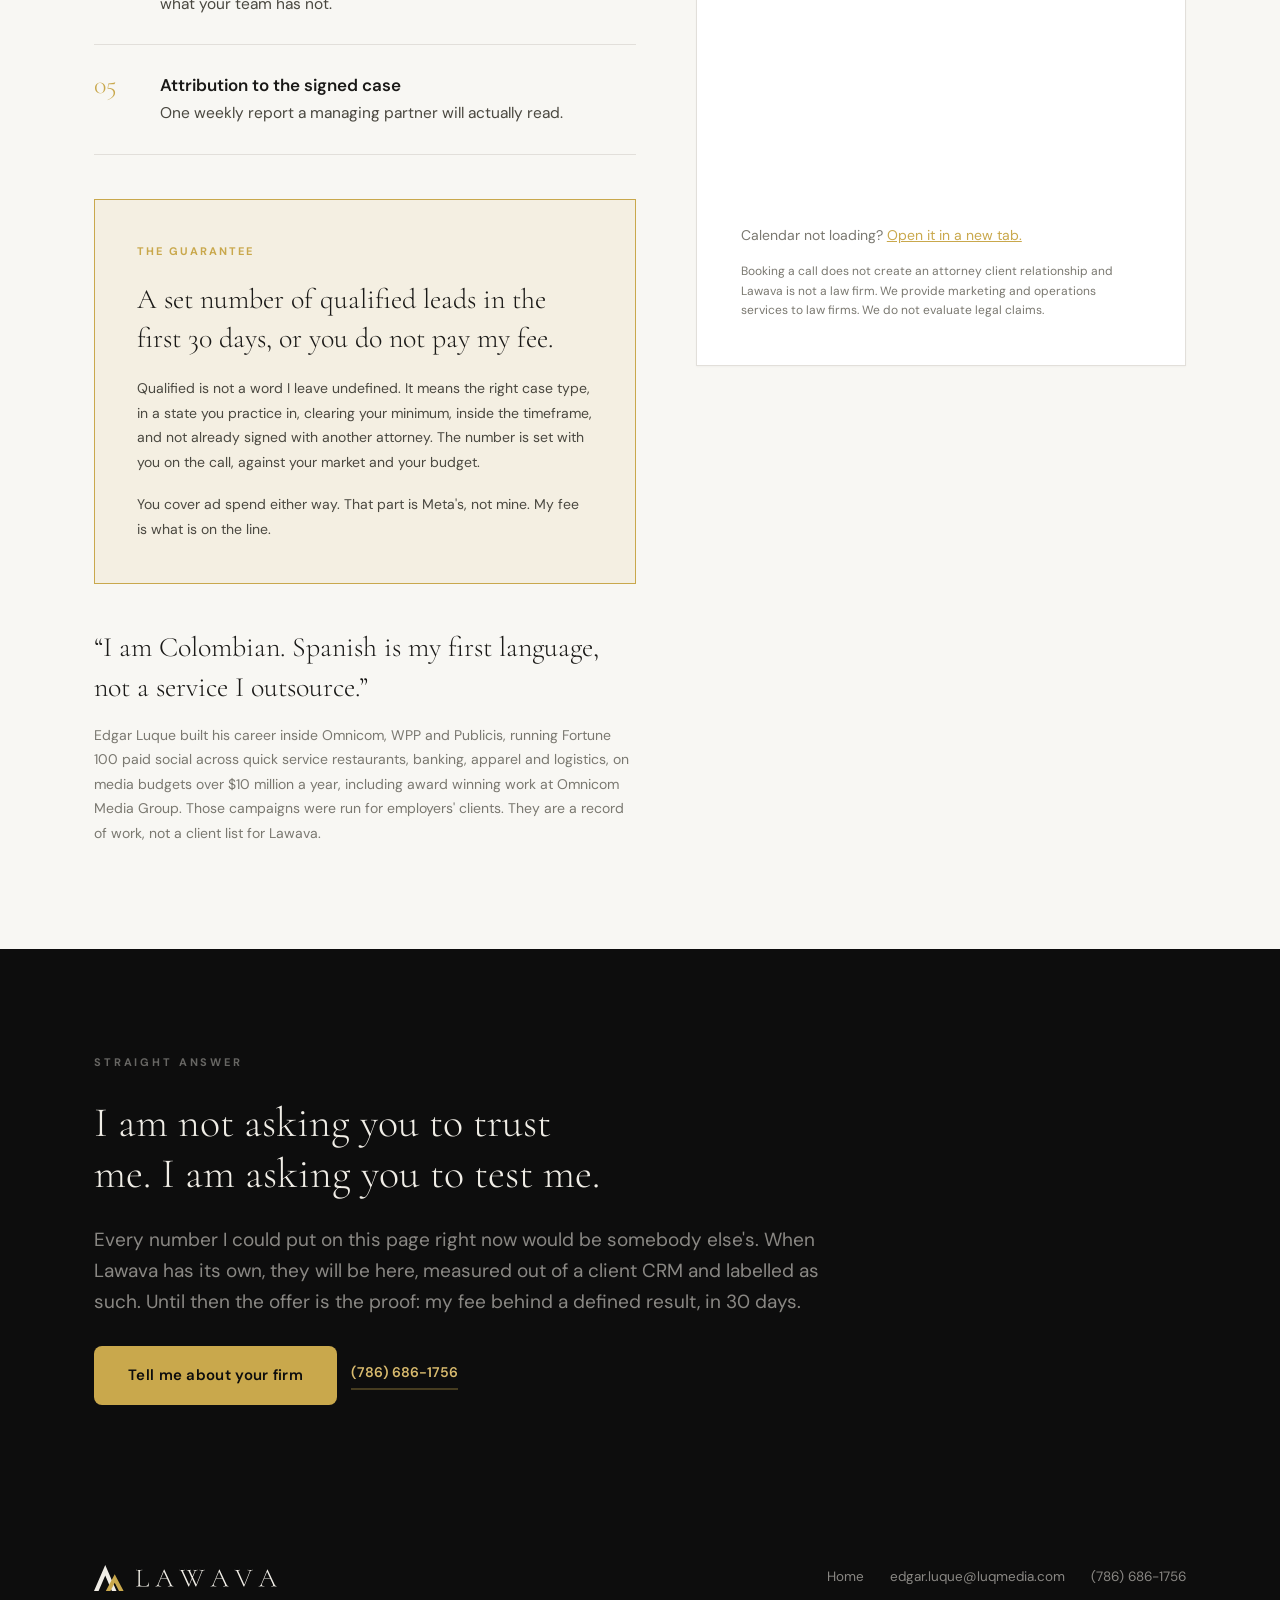
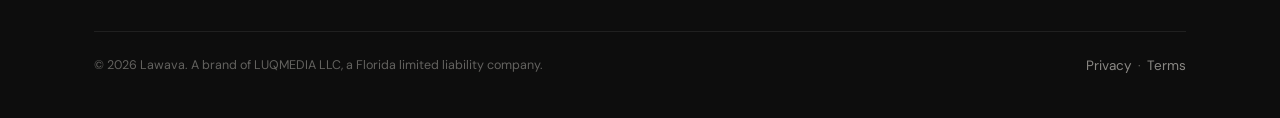
==== commit 272af7f3: "Add files via upload" ====
--- a/mva.html
+++ b/mva.html
@@ -1,311 +1,179 @@
-<!doctype html>
-<html lang="en">
-<head>
-<meta charset="utf-8">
-<meta name="viewport" content="width=device-width, initial-scale=1">
-<title>Lawava | Case acquisition for car accident firms</title>
-<meta name="description" content="Meta campaigns in English and Spanish, a landing page built for crash intake, a bilingual AI agent that answers in under a minute, and the CRM that routes it. One system, running in 30 days.">
-<link rel="canonical" href="https://lawava.com/mva">
-<meta name="robots" content="noindex,follow">
-<meta property="og:type" content="website">
-<meta property="og:title" content="Your ads are not the problem. The first five minutes are.">
-<meta property="og:description" content="The case acquisition system for U.S. car accident firms, operated end to end.">
-<meta name="theme-color" content="#F8F7F3">
-<link rel="icon" href="/favicon.ico" sizes="any">
-<link rel="icon" href="/assets/lawava-favicon.svg" type="image/svg+xml">
-<link rel="apple-touch-icon" href="/assets/apple-touch-icon.png">
-<link rel="preconnect" href="https://fonts.googleapis.com">
-<link rel="preconnect" href="https://fonts.gstatic.com" crossorigin>
-<link rel="stylesheet" href="https://fonts.googleapis.com/css2?family=Cormorant+Garamond:wght@300;400;500&family=DM+Sans:wght@400;500;600;700&display=swap">
-<link rel="stylesheet" href="/styles.css">
-</head>
-<body>
-
-<header class="nav">
-  <div class="wrap">
-    <div class="nav-in">
-      <a class="mark" href="/" aria-label="Lawava home"><img src="/assets/lawava-horizontal.svg" alt="Lawava" style="height:24px;width:auto;display:block"></a>
-      <nav class="nav-links">
-        <a data-contact="tel" data-value="+17866861756" href="tel:+17866861756">(786) 686-1756</a>
-        <a class="btn" href="#apply">Apply</a>
-      </nav>
-    </div>
-  </div>
-</header>
-
-<!-- HERO -->
-<section class="hero">
-  <div class="wrap">
-    <div class="hero-in">
-      <p class="kicker">For U.S. car accident firms</p>
-      <h1>Your ads are not the problem. The first five minutes after the form comes in are.</h1>
-      <p class="lead">Lawava builds and operates the whole case acquisition stack: Meta campaigns in English and Spanish, a landing page written for crash intake, a bilingual AI agent that answers and qualifies in under a minute, and the CRM that routes it to your team before they have opened a laptop. One system. Running in 30 days.</p>
-      <div class="hero-actions">
-        <a class="btn btn-lg" href="#apply">Tell me about your firm</a>
-        <a class="textlink" href="#offer">What you actually get</a>
-      </div>
-    </div>
-  </div>
-</section>
-
-<div class="strip">
-  <div class="wrap">
-    <div class="strip-in">
-      <p class="eyebrow">Judged on</p>
-      <p>Cost per signed case. Not leads, not impressions, not a dashboard. If the number at the top of your report is cost per lead, it improves every time your leads get worse.</p>
-    </div>
-  </div>
-</div>
-
-<!-- OFFER + FORM -->
-<section id="offer">
-  <div class="wrap">
-    <div class="lp-grid">
-
-      <div>
-        <div class="sec-head" style="margin-bottom:34px">
-          <p class="kicker">The stack</p>
-          <h2>Five pieces, operated as one.</h2>
-        </div>
-        <div class="stack">
-          <div class="stack-item"><p class="n">01</p><div><h3>Bilingual Meta campaigns</h3><p>English and Spanish, split tested by language from day one, on the crash sub types worth your time.</p></div></div>
-          <div class="stack-item"><p class="n">02</p><div><h3>A crash intake landing page</h3><p>Every field is a filter. Injury, treatment, fault, coverage, date, representation.</p></div></div>
-          <div class="stack-item"><p class="n">03</p><div><h3>A bilingual AI intake agent</h3><p>Answers and qualifies in under a minute, day or night, in the language the person actually crashed in.</p></div></div>
-          <div class="stack-item"><p class="n">04</p><div><h3>CRM routing and follow up</h3><p>Operated, not reported. We work inside your pipeline and chase what your team has not.</p></div></div>
-          <div class="stack-item"><p class="n">05</p><div><h3>Attribution to the signed case</h3><p>One weekly report a managing partner will actually read.</p></div></div>
-        </div>
-
-        <div class="guarantee" style="margin-top:44px">
-          <p class="kicker">The guarantee</p>
-          <p class="serif-q">A set number of qualified crash leads in the first 30 days, or you do not pay my fee.</p>
-          <p class="small" style="color:var(--muted)">Qualified is not a word I leave undefined. It means injured, treated, the other driver at fault, insurance to collect from, inside the timeframe, and not already signed with another attorney. The number is set with you on the call, against your market and your budget.</p>
-          <p class="small" style="color:var(--muted)">You cover ad spend either way. That part is Meta's, not mine. My fee is what is on the line.</p>
-        </div>
-
-        <div style="margin-top:44px">
-          <p class="serif-q">&ldquo;I am Colombian. Spanish is my first language, not a service I outsource.&rdquo;</p>
-          <p class="small" style="margin-top:16px">Edgar Luque built his career inside Omnicom, WPP and Publicis, running Fortune 100 paid social across quick service restaurants, banking, apparel and logistics, on media budgets over $10 million a year, including award winning work at Omnicom Media Group. Those campaigns were run for employers' clients. They are a record of work, not a client list for Lawava.</p>
-        </div>
-      </div>
-
-      <!-- FORM -->
-      <div id="apply">
-        <div class="formwrap">
-          <p class="kicker" style="margin-bottom:10px">Apply</p>
-          <h3 style="font-family:var(--serif);font-weight:300;font-size:28px;line-height:1.25;margin-bottom:10px">Tell me about your firm.</h3>
-          <p class="small" style="margin-bottom:26px">I take a limited number of firms. If it is not a fit, I will tell you on the call rather than after you have paid me.</p>
-
-          <form id="applyForm" novalidate>
-            <div class="grid2">
-              <div class="field"><label for="f_name">Your name</label><input id="f_name" name="name" type="text" autocomplete="name" required></div>
-              <div class="field"><label for="f_firm">Firm name</label><input id="f_firm" name="firm" type="text" autocomplete="organization" required></div>
-            </div>
-            <div class="grid2">
-              <div class="field"><label for="f_email">Email</label><input id="f_email" name="email" type="email" autocomplete="email" required></div>
-              <div class="field"><label for="f_phone">Mobile number</label><input id="f_phone" name="phone" type="tel" autocomplete="tel" required></div>
-            </div>
-            <div class="field"><label for="f_metro">Metro you practice in</label><input id="f_metro" name="metro" type="text" placeholder="Miami, Orlando, Houston" required></div>
-            <div class="field">
-              <label for="f_spend">Current monthly ad spend</label>
-              <select id="f_spend" name="spend" required>
-                <option value="">Select one</option>
-                <option>Nothing yet</option>
-                <option>Under $5,000</option>
-                <option>$5,000 to $10,000</option>
-                <option>$10,000 to $25,000</option>
-                <option>Over $25,000</option>
-              </select>
-            </div>
-            <div class="field">
-              <label for="f_intake">Who answers a form filled out at 9pm?</label>
-              <select id="f_intake" name="intake" required>
-                <option value="">Select one</option>
-                <option>Nobody until the next morning</option>
-                <option>An answering service</option>
-                <option>In house intake, business hours only</option>
-                <option>In house intake, extended hours</option>
-                <option>We have a bilingual intake team</option>
-              </select>
-            </div>
-            <div class="field"><label for="f_note">Anything else worth knowing</label><textarea id="f_note" name="note" placeholder="Staff size, what you have tried, what broke."></textarea></div>
-
-            <label class="consent" for="f_sms">
-              <input id="f_sms" name="sms_consent" type="checkbox" value="yes">
-              <span>I agree to receive text messages from Lawava at the mobile number provided, about my enquiry and my account. Message frequency varies. Message and data rates may apply. Reply STOP to opt out or HELP for help. Consent is not a condition of purchase. See our <a href="https://luqmedia.com/privacy.html" style="color:var(--gold)">Privacy Policy</a> and <a href="https://luqmedia.com/terms.html" style="color:var(--gold)">Terms</a>.</span>
-            </label>
-
-            <button class="btn btn-lg btn-block" type="submit" id="submitBtn" style="margin-top:14px">Send it</button>
-            <p class="formstatus" id="formStatus"></p>
-            <p class="formnote">Submitting this form does not create an attorney client relationship and Lawava is not a law firm. We provide marketing and operations services to law firms. We do not evaluate legal claims.</p>
-          </form>
-        </div>
-      </div>
-
-    </div>
-  </div>
-</section>
-
-<!-- CTA -->
-<section class="dark">
-  <div class="wrap">
-    <div class="cta-in">
-      <p class="eyebrow">Straight answer</p>
-      <h2>I am not asking you to trust me. I am asking you to test me.</h2>
-      <p class="lead">Every number I could put on this page right now would be somebody else's. When Lawava has its own, they will be here, measured out of a client CRM and labelled as such. Until then the offer is the proof: my fee behind a defined result, in 30 days.</p>
-      <div class="hero-actions">
-        <a class="btn btn-lg" href="#apply">Tell me about your firm</a>
-        <a class="textlink" data-contact="tel" data-value="+17866861756" href="tel:+17866861756">(786) 686-1756</a>
-      </div>
-    </div>
-  </div>
-</section>
-
-<footer class="foot">
-  <div class="wrap">
-    <div class="foot-top">
-      <a class="mark" href="/" aria-label="Lawava home"><img src="/assets/lawava-horizontal-onDark.svg" alt="Lawava" style="height:26px;width:auto;display:block"></a>
-      <div class="foot-links">
-        <a href="/">Home</a>
-        <a data-contact="mail" data-value="edgar.luque@luqmedia.com" href="mailto:edgar.luque@luqmedia.com">edgar.luque@luqmedia.com</a>
-        <a data-contact="tel" data-value="+17866861756" href="tel:+17866861756">(786) 686-1756</a>
-      </div>
-    </div>
-    <div class="foot-bot">
-      <p>&copy; <span id="yr">2026</span> Lawava. A brand of LUQMEDIA LLC, a Florida limited liability company.</p>
-      <p><a href="https://luqmedia.com/privacy.html">Privacy</a> &nbsp;&middot;&nbsp; <a href="https://luqmedia.com/terms.html">Terms</a></p>
-    </div>
-  </div>
-</footer>
-
-<div class="toast" id="toast" role="status" aria-live="polite"></div>
-
-<script>
-/* =======================================================================
-   FORM DESTINATION
-   Paste your GoHighLevel inbound webhook URL between the quotes below.
-   GHL: Automation > Workflows > new workflow > trigger "Inbound Webhook"
-   > copy the URL > paste it here. Nothing else needs to change.
-   Left empty, the form falls back to opening a pre-filled email so a
-   submission is never silently lost.
-   ======================================================================= */
-var ENDPOINT = "";
-var FALLBACK_EMAIL = "edgar.luque@luqmedia.com";
-
-document.querySelectorAll('#yr').forEach(function (n) { n.textContent = new Date().getFullYear(); });
-
-var toast = document.getElementById('toast'), toastTimer;
-function say(msg) {
-  toast.textContent = msg; toast.classList.add('show');
-  clearTimeout(toastTimer); toastTimer = setTimeout(function () { toast.classList.remove('show'); }, 2600);
-}
-
-/* contact link fallback inside sandboxed previews */
-(function () {
-  var embedded = false;
-  try { embedded = window.self !== window.top; } catch (e) { embedded = true; }
-  function copy(text) {
-    if (navigator.clipboard && navigator.clipboard.writeText) return navigator.clipboard.writeText(text);
-    return new Promise(function (res, rej) {
-      try {
-        var ta = document.createElement('textarea');
-        ta.value = text; ta.setAttribute('readonly',''); ta.style.position='fixed'; ta.style.opacity='0';
-        document.body.appendChild(ta); ta.select(); document.execCommand('copy'); document.body.removeChild(ta); res();
-      } catch (e) { rej(e); }
-    });
-  }
-  document.querySelectorAll('[data-contact]').forEach(function (el) {
-    el.addEventListener('click', function (e) {
-      if (!embedded) return;
-      e.preventDefault();
-      var v = el.getAttribute('data-value');
-      copy(v).then(function () { say('Copied  ·  ' + v); }, function () { say(v); });
-    });
-  });
-})();
-
-/* form submit */
-(function () {
-  var form = document.getElementById('applyForm');
-  var status = document.getElementById('formStatus');
-  var btn = document.getElementById('submitBtn');
-  if (!form) return;
-
-  function setStatus(kind, msg) {
-    status.className = 'formstatus ' + kind;
-    status.textContent = msg;
-  }
-
-  form.addEventListener('submit', function (e) {
-    e.preventDefault();
-    var required = ['name','firm','email','phone','metro','spend','intake'];
-    for (var i = 0; i < required.length; i++) {
-      var el = form.elements[required[i]];
-      if (!el || !String(el.value).trim()) {
-        setStatus('err', 'Please fill in every field above before sending.');
-        if (el && el.focus) el.focus();
-        return;
-      }
-    }
-    var email = String(form.elements['email'].value);
-    if (email.indexOf('@') < 1 || email.indexOf('.') < 0) {
-      setStatus('err', 'That email address does not look right.');
-      form.elements['email'].focus();
-      return;
-    }
-
-    var payload = {
-      name:   form.elements['name'].value,
-      firm:   form.elements['firm'].value,
-      email:  form.elements['email'].value,
-      phone:  form.elements['phone'].value,
-      metro:  form.elements['metro'].value,
-      ad_spend: form.elements['spend'].value,
-      intake_today: form.elements['intake'].value,
-      note:   form.elements['note'].value,
-      sms_consent: form.elements['sms_consent'].checked ? 'yes' : 'no',
-      sms_consent_text: form.elements['sms_consent'].checked
-        ? 'I agree to receive text messages from Lawava at the mobile number provided, about my enquiry and my account. Message frequency varies. Message and data rates may apply. Reply STOP to opt out or HELP for help. Consent is not a condition of purchase.'
-        : '',
-      consent_timestamp: new Date().toISOString(),
-      source: 'lawava.com/mva',
-      page_url: window.location.href
-    };
-
-    btn.disabled = true;
-    btn.textContent = 'Sending...';
-
-    function done(ok) {
-      btn.disabled = false;
-      btn.textContent = ok ? 'Sent' : 'Send it';
-      if (ok) {
-        form.reset();
-        setStatus('ok', 'Got it. I will come back to you personally, usually the same day.');
-      }
-    }
-
-    if (!ENDPOINT) {
-      var body = Object.keys(payload).map(function (k) { return k + ': ' + payload[k]; }).join('\n');
-      window.location.href = 'mailto:' + FALLBACK_EMAIL +
-        '?subject=' + encodeURIComponent('Lawava enquiry - ' + payload.firm) +
-        '&body=' + encodeURIComponent(body);
-      done(true);
-      return;
-    }
-
-    fetch(ENDPOINT, {
-      method: 'POST',
-      headers: { 'Content-Type': 'application/json' },
-      body: JSON.stringify(payload)
-    }).then(function (r) {
-      if (!r.ok) throw new Error('bad status');
-      done(true);
-    }).catch(function () {
-      done(false);
-      setStatus('err', 'That did not go through. Email me at ' + FALLBACK_EMAIL + ' or call (786) 686-1756.');
-    });
-  });
-})();
-</script>
-
-</body>
-</html>
+<!doctype html>
+<html lang="en">
+<head>
+<meta charset="utf-8">
+<meta name="viewport" content="width=device-width, initial-scale=1">
+<title>Lawava | Case acquisition for law firms</title>
+<meta name="description" content="Meta campaigns in English and Spanish, a landing page built for case intake, a bilingual AI agent that answers in under a minute, and the CRM that routes it. One system, running in 30 days.">
+<link rel="canonical" href="https://lawava.com/mva">
+<meta name="robots" content="noindex,follow">
+<meta property="og:type" content="website">
+<meta property="og:title" content="Your ads are not the problem. The first five minutes are.">
+<meta property="og:description" content="The case acquisition system for U.S. law firms, operated end to end.">
+<meta name="theme-color" content="#F8F7F3">
+<link rel="icon" href="/favicon.ico" sizes="any">
+<link rel="icon" href="/assets/lawava-favicon.svg" type="image/svg+xml">
+<link rel="apple-touch-icon" href="/assets/apple-touch-icon.png">
+<link rel="preconnect" href="https://fonts.googleapis.com">
+<link rel="preconnect" href="https://fonts.gstatic.com" crossorigin>
+<link rel="stylesheet" href="https://fonts.googleapis.com/css2?family=Cormorant+Garamond:wght@300;400;500&family=DM+Sans:wght@400;500;600;700&display=swap">
+<link rel="stylesheet" href="/styles.css">
+</head>
+<body>
+
+<header class="nav">
+  <div class="wrap">
+    <div class="nav-in">
+      <a class="mark" href="/" aria-label="Lawava home"><img src="/assets/lawava-horizontal.svg" alt="Lawava" style="height:24px;width:auto;display:block"></a>
+      <nav class="nav-links">
+        <a data-contact="tel" data-value="+17866861756" href="tel:+17866861756">(786) 686-1756</a>
+        <a class="btn" href="#apply">Apply</a>
+      </nav>
+    </div>
+  </div>
+</header>
+
+<!-- HERO -->
+<section class="hero">
+  <div class="wrap">
+    <div class="hero-in">
+      <p class="kicker">We work with U.S. law firms</p>
+      <h1>Your ads are not the problem. The first five minutes after the form comes in are.</h1>
+      <p class="lead">Lawava builds and operates the whole case acquisition stack: Meta campaigns in English and Spanish, a landing page written for case intake, a bilingual AI agent that answers and qualifies in under a minute, and the CRM that routes it to your team before they have opened a laptop. One system. Running in 30 days.</p>
+      <div class="hero-actions">
+        <a class="btn btn-lg" href="#apply">Tell me about your firm</a>
+        <a class="textlink" href="#offer">What you actually get</a>
+      </div>
+    </div>
+  </div>
+</section>
+
+<div class="strip">
+  <div class="wrap">
+    <div class="strip-in">
+      <p class="eyebrow">Judged on</p>
+      <p>Cost per signed case. Not leads, not impressions, not a dashboard. If the number at the top of your report is cost per lead, it improves every time your leads get worse.</p>
+    </div>
+  </div>
+</div>
+
+<!-- OFFER + FORM -->
+<section id="offer">
+  <div class="wrap">
+    <div class="lp-grid">
+
+      <div>
+        <div class="sec-head" style="margin-bottom:34px">
+          <p class="kicker">The stack</p>
+          <h2>Five pieces, operated as one.</h2>
+        </div>
+        <div class="stack">
+          <div class="stack-item"><p class="n">01</p><div><h3>Bilingual Meta campaigns</h3><p>English and Spanish, split tested by language from day one, on the case types worth your time.</p></div></div>
+          <div class="stack-item"><p class="n">02</p><div><h3>A case intake landing page</h3><p>Every field is a filter. Case type, situation, location, fit, date, representation.</p></div></div>
+          <div class="stack-item"><p class="n">03</p><div><h3>A bilingual AI intake agent</h3><p>Answers and qualifies in under a minute, day or night, in the language the person actually speaks.</p></div></div>
+          <div class="stack-item"><p class="n">04</p><div><h3>CRM routing and follow up</h3><p>Operated, not reported. We work inside your pipeline and chase what your team has not.</p></div></div>
+          <div class="stack-item"><p class="n">05</p><div><h3>Attribution to the signed case</h3><p>One weekly report a managing partner will actually read.</p></div></div>
+        </div>
+
+        <div class="guarantee" style="margin-top:44px">
+          <p class="kicker">The guarantee</p>
+          <p class="serif-q">A set number of qualified leads in the first 30 days, or you do not pay my fee.</p>
+          <p class="small" style="color:var(--muted)">Qualified is not a word I leave undefined. It means the right case type, in a state you practice in, clearing your minimum, inside the timeframe, and not already signed with another attorney. The number is set with you on the call, against your market and your budget.</p>
+          <p class="small" style="color:var(--muted)">You cover ad spend either way. That part is Meta's, not mine. My fee is what is on the line.</p>
+        </div>
+
+        <div style="margin-top:44px">
+          <p class="serif-q">&ldquo;I am Colombian. Spanish is my first language, not a service I outsource.&rdquo;</p>
+          <p class="small" style="margin-top:16px">Edgar Luque built his career inside Omnicom, WPP and Publicis, running Fortune 100 paid social across quick service restaurants, banking, apparel and logistics, on media budgets over $10 million a year, including award winning work at Omnicom Media Group. Those campaigns were run for employers' clients. They are a record of work, not a client list for Lawava.</p>
+        </div>
+      </div>
+
+      <!-- BOOKING CALENDAR -->
+      <div id="apply">
+        <div class="formwrap">
+          <p class="kicker" style="margin-bottom:10px">Book a call</p>
+          <h3 style="font-family:var(--serif);font-weight:300;font-size:28px;line-height:1.25;margin-bottom:10px">Pick a time to talk.</h3>
+          <p class="small" style="margin-bottom:22px">I take a limited number of firms. If it is not a fit, I will tell you on the call rather than after you have paid me.</p>
+
+          <iframe src="https://link.autolyftdigital.com/widget/booking/UFi9PVqZGes7rTYULxTl" title="Book a call with Edgar Luque" allow="payment" style="width:100%;min-height:640px;border:none;overflow:hidden;" scrolling="no" id="UFi9PVqZGes7rTYULxTl_1789853935000"></iframe>
+          <script src="https://link.autolyftdigital.com/js/form_embed.js" type="text/javascript"></script>
+          <p class="small" style="margin-top:12px">Calendar not loading? <a href="https://link.autolyftdigital.com/widget/booking/UFi9PVqZGes7rTYULxTl" target="_blank" rel="noopener" style="color:var(--gold)">Open it in a new tab.</a></p>
+
+          <p class="formnote">Booking a call does not create an attorney client relationship and Lawava is not a law firm. We provide marketing and operations services to law firms. We do not evaluate legal claims.</p>
+        </div>
+      </div>
+
+    </div>
+  </div>
+</section>
+
+<!-- CTA -->
+<section class="dark">
+  <div class="wrap">
+    <div class="cta-in">
+      <p class="eyebrow">Straight answer</p>
+      <h2>I am not asking you to trust me. I am asking you to test me.</h2>
+      <p class="lead">Every number I could put on this page right now would be somebody else's. When Lawava has its own, they will be here, measured out of a client CRM and labelled as such. Until then the offer is the proof: my fee behind a defined result, in 30 days.</p>
+      <div class="hero-actions">
+        <a class="btn btn-lg" href="#apply">Tell me about your firm</a>
+        <a class="textlink" data-contact="tel" data-value="+17866861756" href="tel:+17866861756">(786) 686-1756</a>
+      </div>
+    </div>
+  </div>
+</section>
+
+<footer class="foot">
+  <div class="wrap">
+    <div class="foot-top">
+      <a class="mark" href="/" aria-label="Lawava home"><img src="/assets/lawava-horizontal-onDark.svg" alt="Lawava" style="height:26px;width:auto;display:block"></a>
+      <div class="foot-links">
+        <a href="/">Home</a>
+        <a data-contact="mail" data-value="edgar.luque@luqmedia.com" href="mailto:edgar.luque@luqmedia.com">edgar.luque@luqmedia.com</a>
+        <a data-contact="tel" data-value="+17866861756" href="tel:+17866861756">(786) 686-1756</a>
+      </div>
+    </div>
+    <div class="foot-bot">
+      <p>&copy; <span id="yr">2026</span> Lawava. A brand of LUQMEDIA LLC, a Florida limited liability company.</p>
+      <p><a href="https://luqmedia.com/privacy.html">Privacy</a> &nbsp;&middot;&nbsp; <a href="https://luqmedia.com/terms.html">Terms</a></p>
+    </div>
+  </div>
+</footer>
+
+<div class="toast" id="toast" role="status" aria-live="polite"></div>
+
+<script>
+document.querySelectorAll('#yr').forEach(function (n) { n.textContent = new Date().getFullYear(); });
+
+var toast = document.getElementById('toast'), toastTimer;
+function say(msg) {
+  toast.textContent = msg; toast.classList.add('show');
+  clearTimeout(toastTimer); toastTimer = setTimeout(function () { toast.classList.remove('show'); }, 2600);
+}
+
+/* contact link fallback inside sandboxed previews */
+(function () {
+  var embedded = false;
+  try { embedded = window.self !== window.top; } catch (e) { embedded = true; }
+  function copy(text) {
+    if (navigator.clipboard && navigator.clipboard.writeText) return navigator.clipboard.writeText(text);
+    return new Promise(function (res, rej) {
+      try {
+        var ta = document.createElement('textarea');
+        ta.value = text; ta.setAttribute('readonly',''); ta.style.position='fixed'; ta.style.opacity='0';
+        document.body.appendChild(ta); ta.select(); document.execCommand('copy'); document.body.removeChild(ta); res();
+      } catch (e) { rej(e); }
+    });
+  }
+  document.querySelectorAll('[data-contact]').forEach(function (el) {
+    el.addEventListener('click', function (e) {
+      if (!embedded) return;
+      e.preventDefault();
+      var v = el.getAttribute('data-value');
+      copy(v).then(function () { say('Copied  ·  ' + v); }, function () { say(v); });
+    });
+  });
+})();
+</script>
+
+</body>
+</html>
